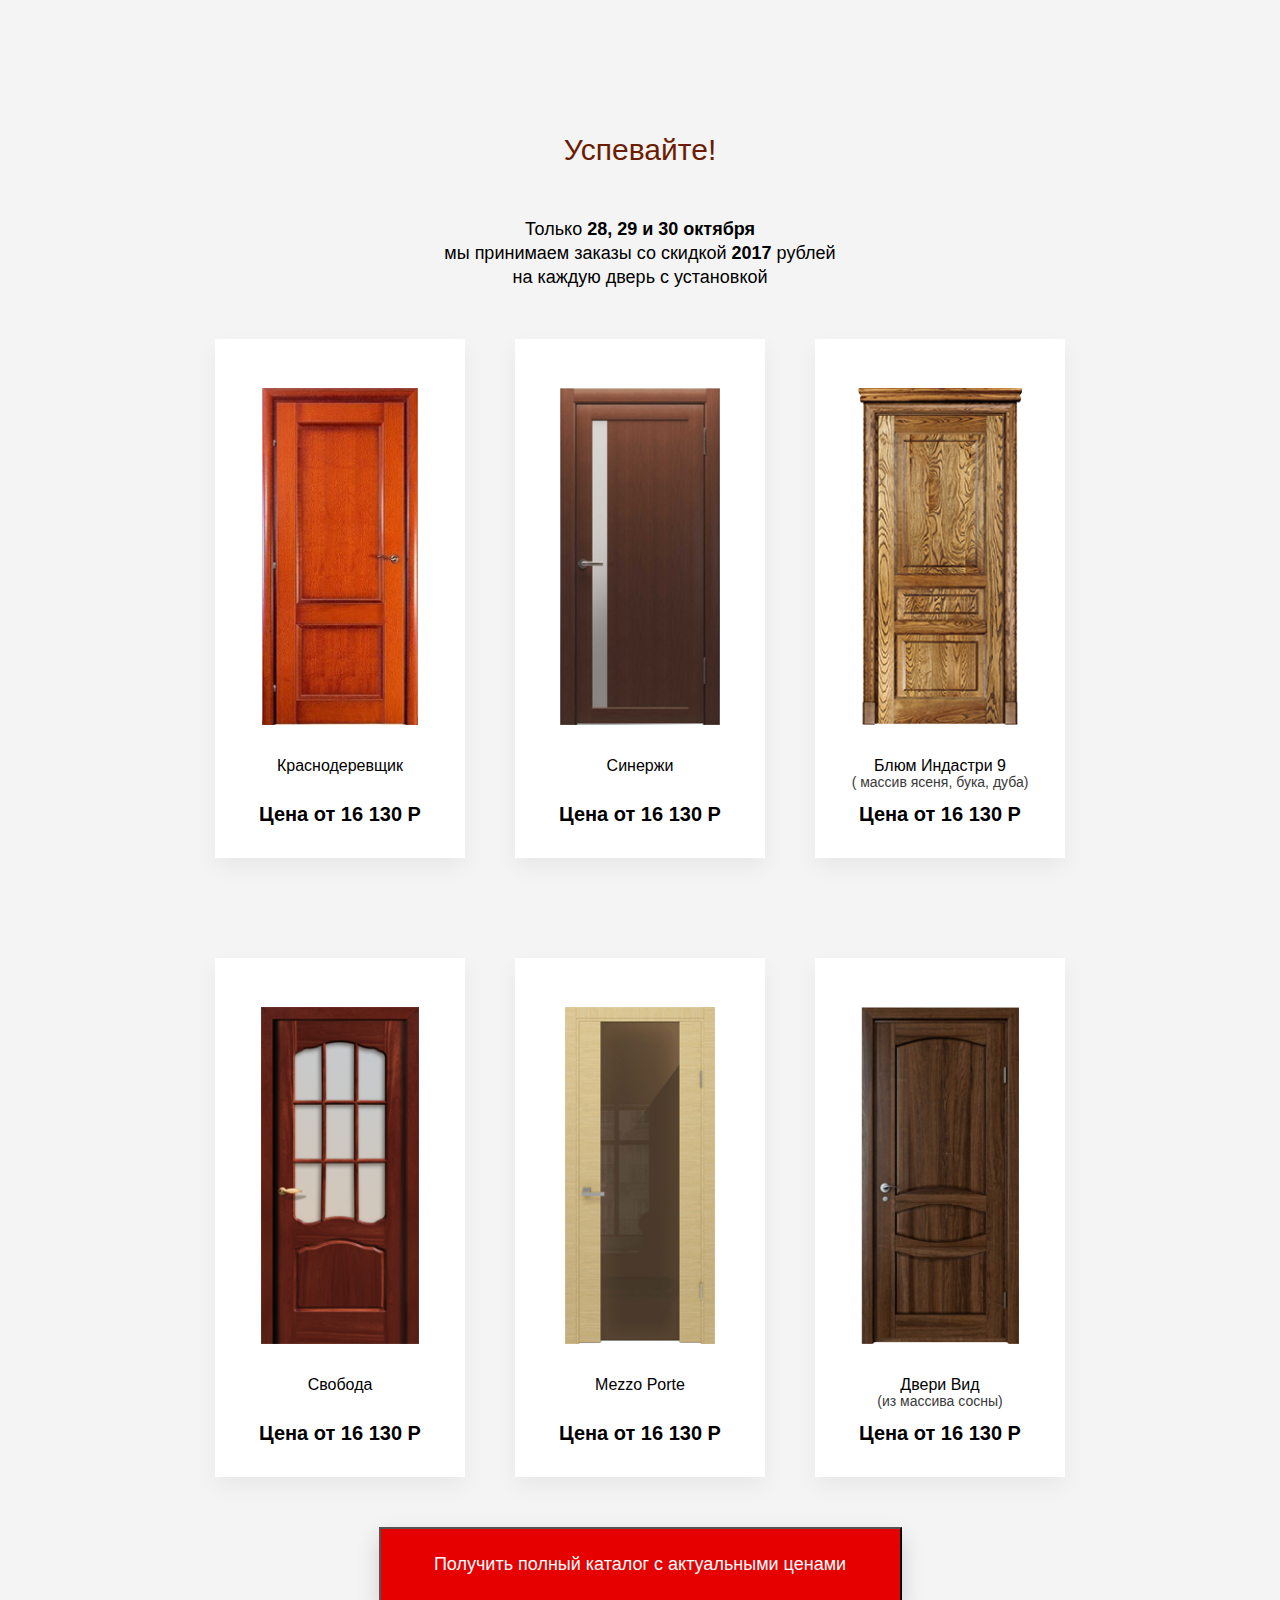
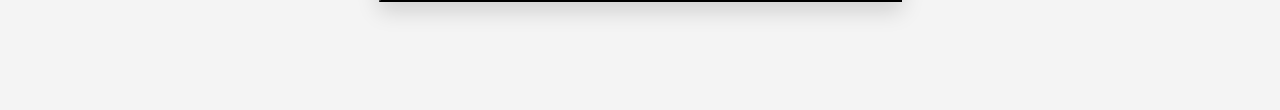
==== lesson_11/index.html @ c91b0541 "Это наш первый комит" ====
<!DOCTYPE html>
<html lang="en">
<head>
	<meta charset="UTF-8">
	<link rel="stylesheet" href="css/style.css">
	<link rel="stylesheet" href="css/Muller.css">
	<meta name="viewport" content="width=device-width, initial-scale=1">

	<title>homework11</title>
</head>
<body>
	<div class="section">
		<div class="container">
			
			<h1 class=container_title>Успевайте!</h1>
			<p class=container_disc>Только <span class=fatty> 28, 29 и 30 октября</span><br>
			мы принимаем заказы со скидкой <span class=fatty> 2017 </span> рублей<br> 
			на каждую дверь с установкой</p>
			
		
				<div class="container-wrap">
					<div class="container-wrap-box">
						<img src="img/door_1.png" class="container-wrap-img">
						<div class="container-wrap-subtitle">Краснодеревщик</div>
						
						<div class="container-wrap-price"><span class=fatty_price>Цена от 16 130 Р</span></div>
						
					</div>
					
				</div>
				<div class="container-wrap">
					<div class="container-wrap-box">
						<img src="img/door-2.png" class="container-wrap-img">
						<div class="container-wrap-subtitle">Синержи</div>
						
						<div class="container-wrap-price"><span class=fatty_price>Цена от 16 130 Р</span></div>
						
					</div>
					
				</div>
				<div class="container-wrap">
					<div class="container-wrap-box">
						<img src="img/door-3.png" class="container-wrap-img">
						<div class="container-wrap-subtitle">Блюм Индастри 9<br>
							<span class=dully>(	массив ясеня, бука, дуба)</span>

						</div>
						
						<div class="container-wrap-price"><span class=fatty_price>Цена от 16 130 Р</span></div>
						
					</div>
					
				</div>
				<div class="container-wrap">
					<div class="container-wrap-box">
						<img src="img/door-4.png" class="container-wrap-img">
						<div class="container-wrap-subtitle">Свобода</div>
						
						<div class="container-wrap-price"><span class=fatty_price>Цена от 16 130 Р</span></div>
						
					</div>
					
				</div>
				<div class="container-wrap">
					<div class="container-wrap-box">
						<img src="img/door-5.png" class="container-wrap-img">
						<div class="container-wrap-subtitle">Mezzo Porte</div>
						
						<div class="container-wrap-price"><span class=fatty_price>Цена от 16 130 Р</span></div>
						
					</div>
					
				</div>
				<div class="container-wrap">
					<div class="container-wrap-box">
						<img src="img/door-6.png" class="container-wrap-img">
						<div class="container-wrap-subtitle">Двери Вид<br>
							<span class=dully>(из массива сосны)</span>
						</div>
						
						<div class="container-wrap-price"><span class=fatty_price>Цена от 16 130 Р</span></div>
						
					</div>
					
				</div>
				<button>Получить полный каталог с актуальными ценами</button>
		</div> 
	</div>
	
	 
</body>
</html>
---- lesson_11/css/style.css ----
* {
  box-sizing: border-box; }

body {
  font-family: 'Muller', sans-serif;
  background: #f4f4f4 url(../img/background.png); }

.fatty {
  font-family: "Muller" sans-serif;
  font-weight: 700; }
  .fatty_price {
    font-size: 20px;
    font-weight: 700; }

.dully {
  color: #393939;
  font-size: 14px; }

.section {
  padding-top: 100px;
  padding-bottom: 100px; }

.container {
  width: 1000px;
  margin: 0 auto;
  text-align: center;
  content: '';
  display: table; }
  .container_title {
    text-align: center;
    color: #6c1c02;
    font-family: "Muller Bold",sans-serif;
    font-size: 30px;
    font-weight: 400;
    line-height: 44px;
    margin-bottom: 45px; }
  .container_disc {
    text-align: center;
    color: #000000;
    font-family: "Muller Regular", sans-serif;
    font-size: 18px;
    font-weight: 400;
    line-height: 24px;
    margin: 0; }
  .container-price {
    vertical-align: top;
    min-height: 33px;
    color: #393939;
    font-size: 18px;
    margin-bottom: 17px;
    line-height: 30px;
    font-family: "Muller Medium", sans-serif;
    font-weight: 500; }
  .container-wrap {
    display: inline-block;
    min-width: 250px;
    height: 519px;
    box-shadow: 0 9px 21px rgba(0, 0, 0, 0.05);
    background-color: #ffffff;
    padding-top: 49px;
    margin: 50px 25px;
    vertical-align: top; }
    .container-wrap-img {
      text-align: center;
      min-height: 337px;
      margin-bottom: 29px; }
    .container-wrap-subtitle {
      font-size: 16px;
      font-weight: 400;
      line-height: 1;
      margin-bottom: 30px;
      olor: #393939;
      max-height: 15px; }

button {
  width: 523px;
  height: 75px;
  box-shadow: 0 9px 21px rgba(0, 0, 0, 0.15);
  background-color: #e70000;
  color: #ffffff;
  font-family: "Muller Bold", sans-serif;
  font-size: 18px;
  font-weight: 400;
  line-height: 44p; }

@media (max-width: 1200px) {
  .container {
    width: 1000px; } }

@media (max-width: 992px) {
  .container {
    width: 600px; } }

@media (max-width: 768px) {
  .container {
    width: 300px; }
  button {
    width: 499px; } }

@media (max-width: 768px) and (min-width: 767px) {
  .container {
    width: 250px; }
  button {
    width: 25px; } }
---- lesson_11/css/Muller.css ----
/* This stylesheet generated by Transfonter (https://transfonter.org) on July 28, 2017 6:23 PM */

@font-face { 
	font-family: '../fonts/Muller Thin DEMO';
	src: url('../fonts/MullerThinDEMO.eot');
	src: local('../fonts/Muller Thin DEMO'), local('../fonts/MullerThinDEMO'),
		url('../fonts/MullerThinDEMO.eot?#iefix') format('embedded-opentype'),
		url('../fonts/MullerThinDEMO.woff') format('woff'),
		url('../fonts/MullerThinDEMO.ttf') format('truetype');
	font-weight: 100;
	font-style: normal;
}

@font-face {
	font-family: '../fonts/Muller ExtraBold DEMO';
	src: url('../fonts/MullerExtraBoldDEMO.eot');
	src: local('../fonts/Muller ExtraBold DEMO'), local('../fonts/MullerExtraBoldDEMO'),
		url('../fonts/MullerExtraBoldDEMO.eot?#iefix') format('embedded-opentype'),
		url('../fonts/MullerExtraBoldDEMO.woff') format('woff'),
		url('../fonts/MullerExtraBoldDEMO.ttf') format('truetype');
	font-weight: 800;
	font-style: normal;
}
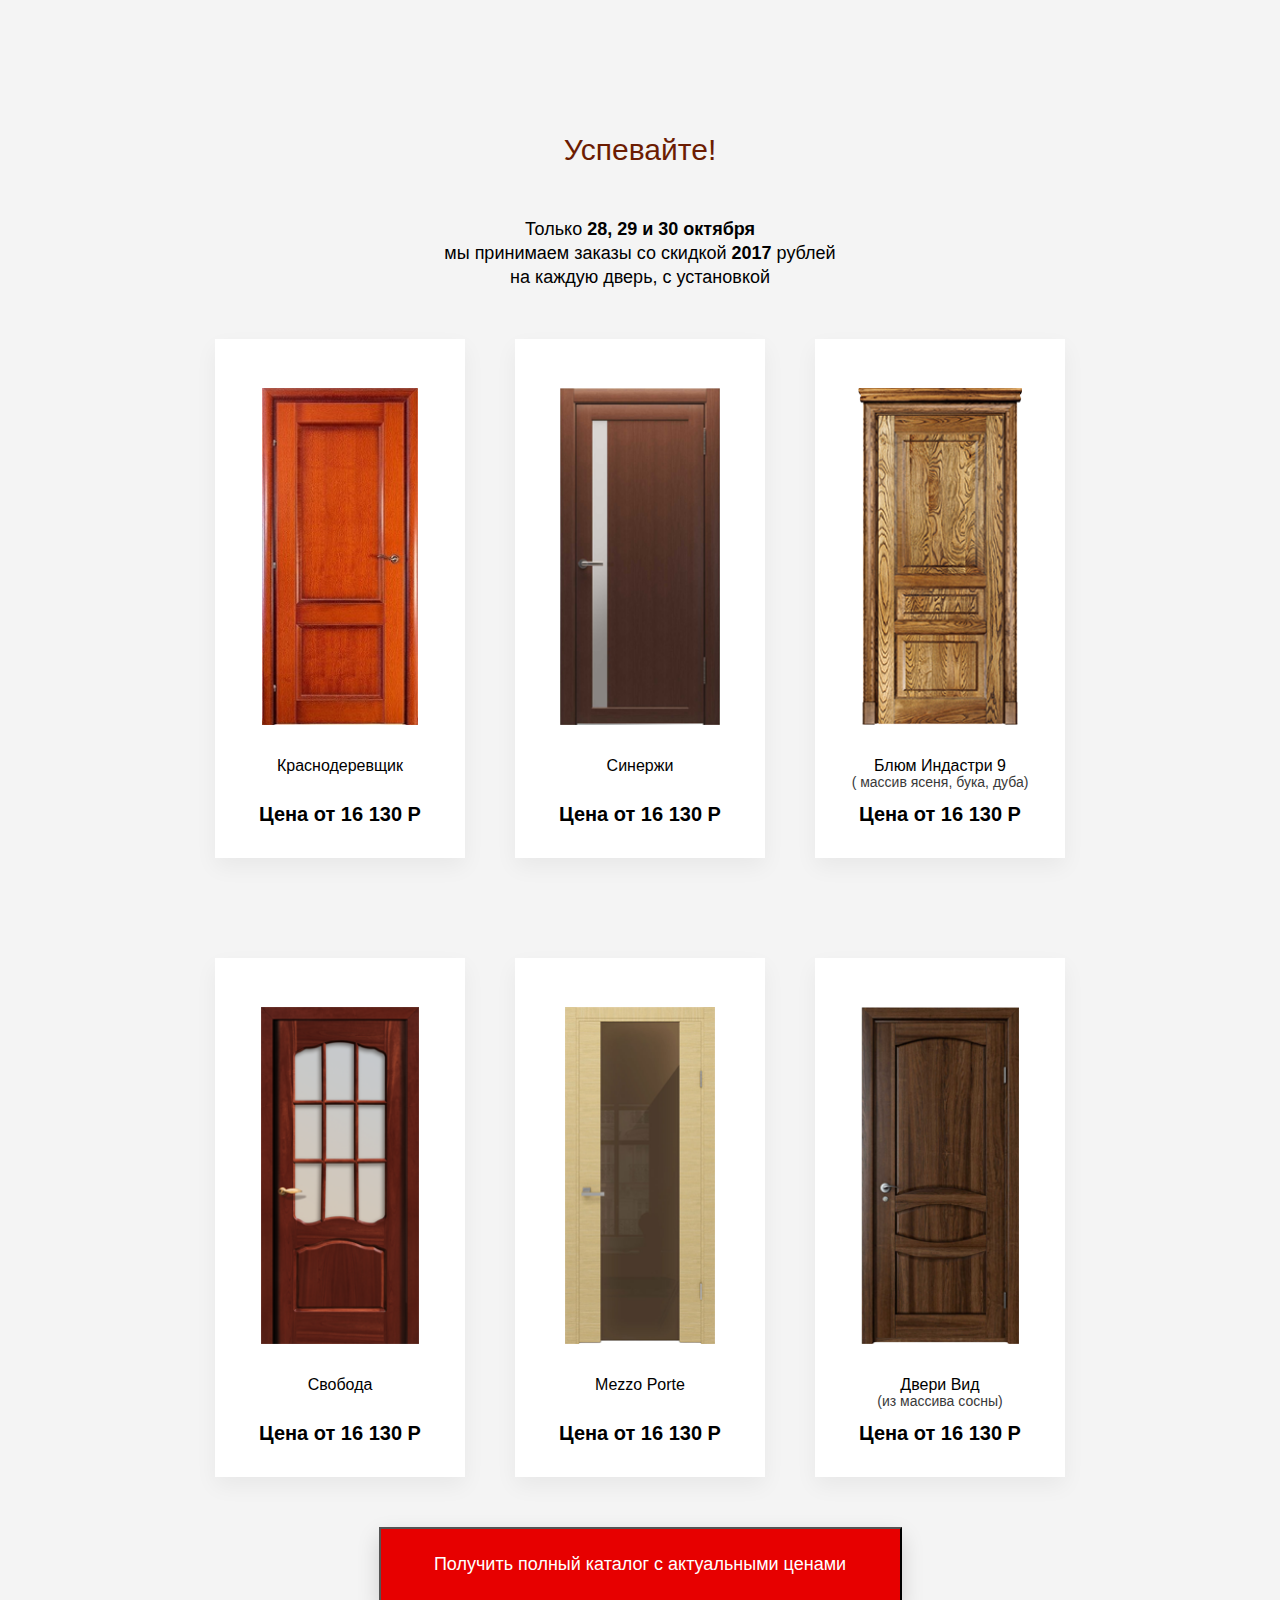
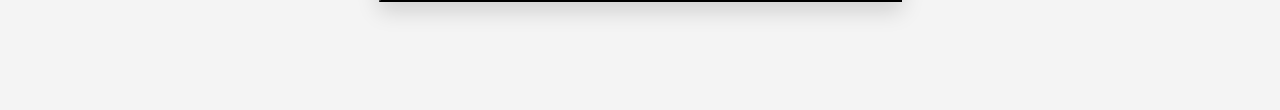
==== commit c3e3fdaf: "Это наш второй комит" ====
--- a/lesson_11/index.html
+++ b/lesson_11/index.html
@@ -15,7 +15,7 @@
 			<h1 class=container_title>Успевайте!</h1>
 			<p class=container_disc>Только <span class=fatty> 28, 29 и 30 октября</span><br>
 			мы принимаем заказы со скидкой <span class=fatty> 2017 </span> рублей<br> 
-			на каждую дверь с установкой</p>
+			на каждую дверь, с установкой</p>
 			
 		
 				<div class="container-wrap">
